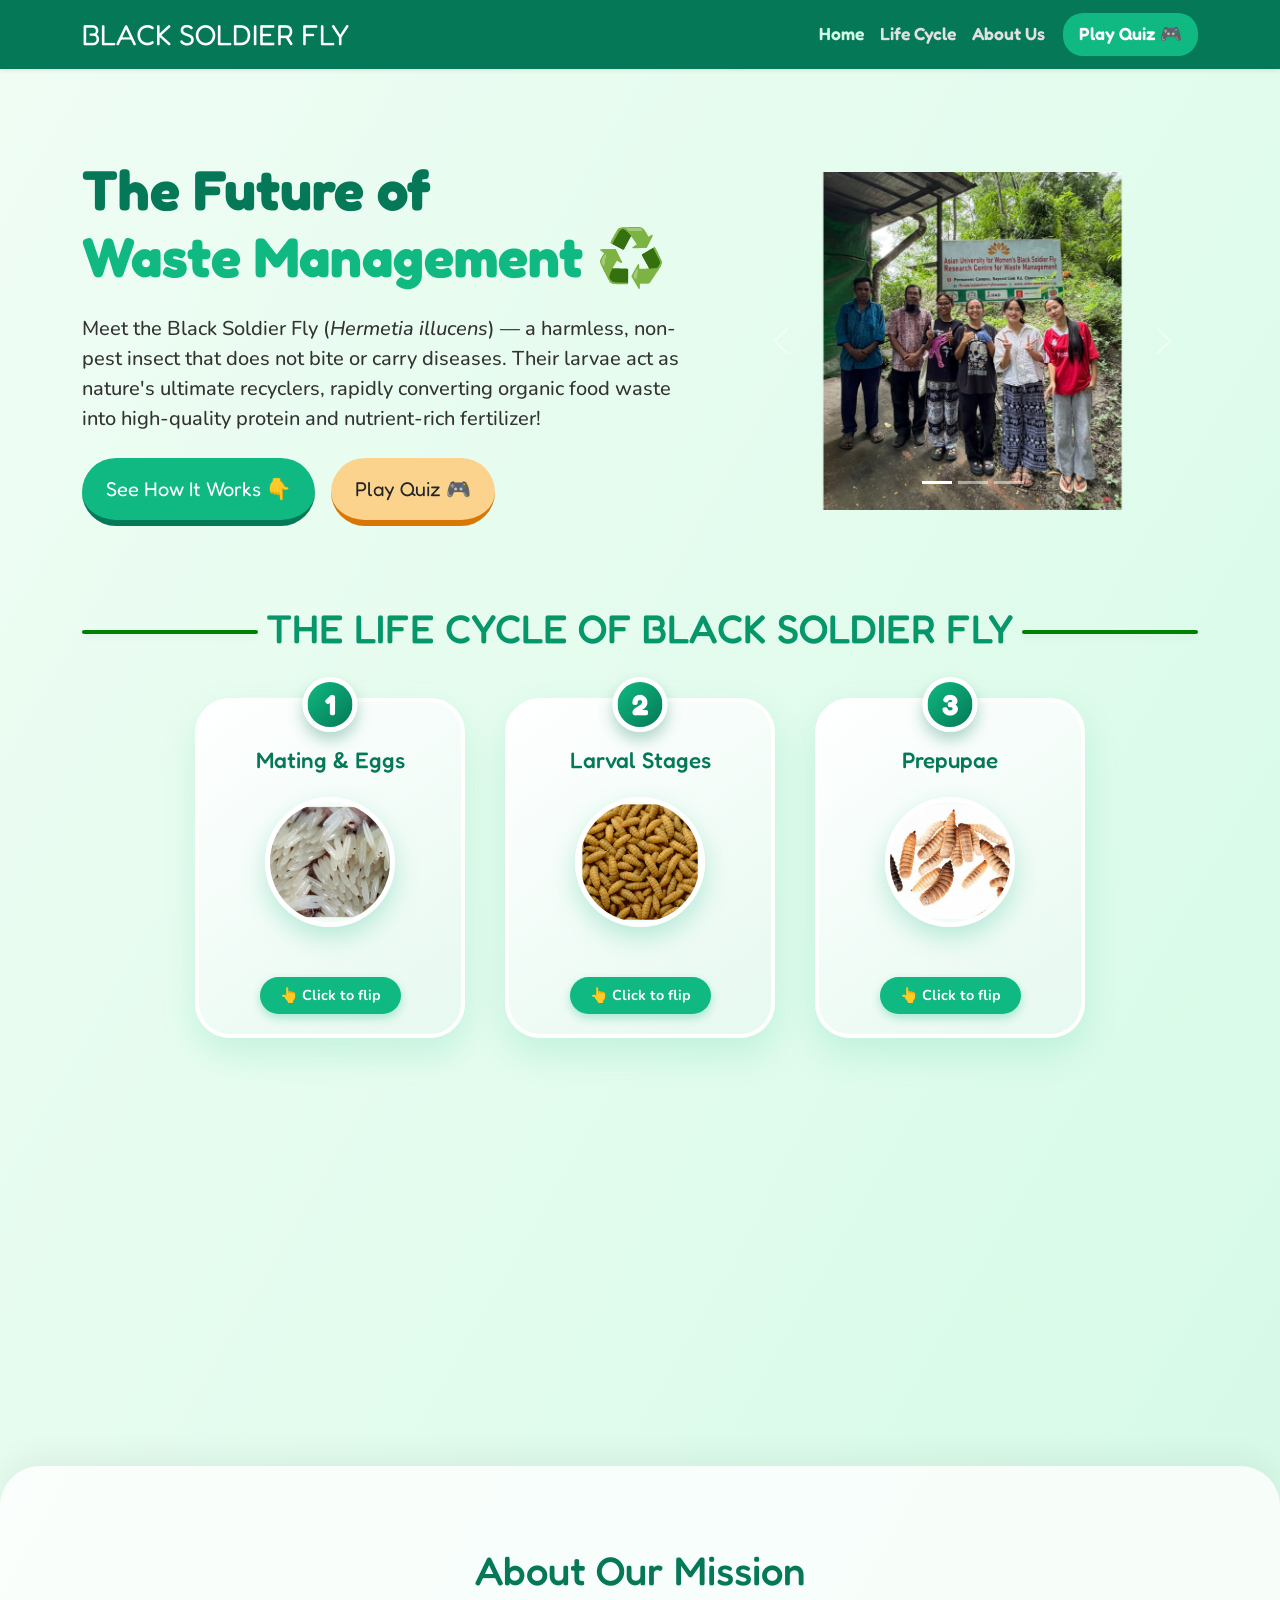
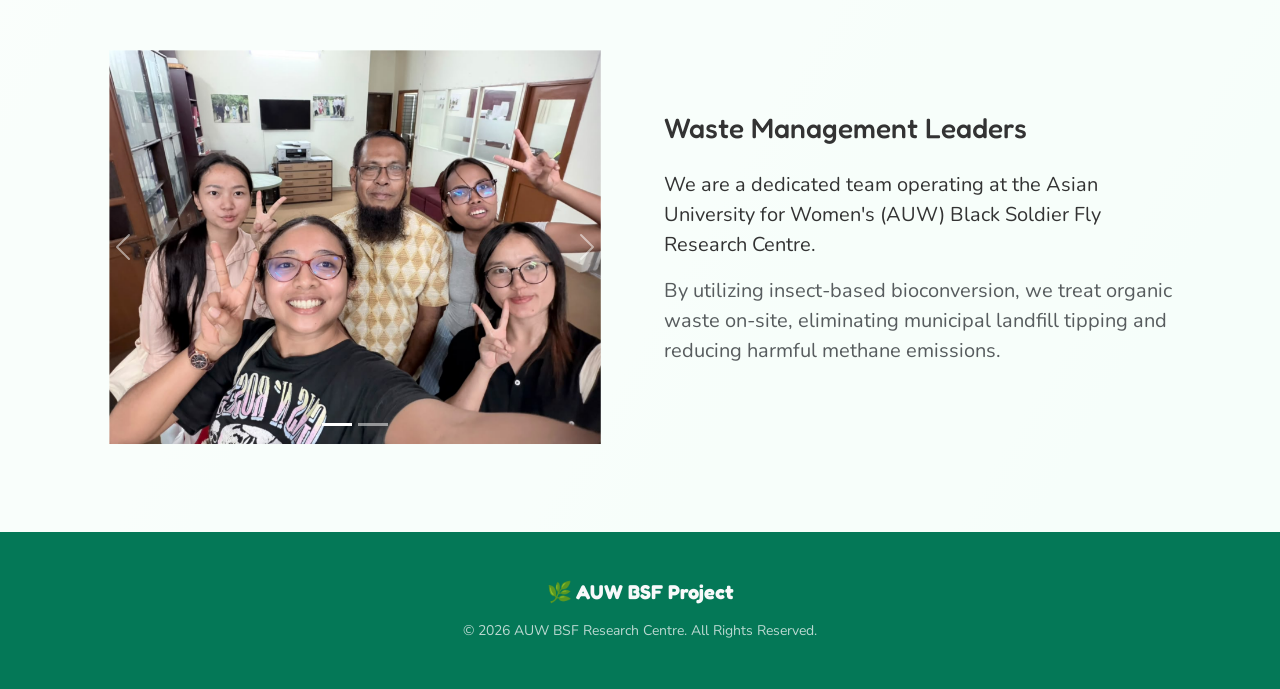
==== index.html @ 8a30464c "first commit" ====
<!doctype html>
<html lang="en">
  <head>
    <meta charset="UTF-8" />
    <meta name="viewport" content="width=device-width, initial-scale=1.0" />
    <title>BSF Eco Project</title>

    <!-- Offline Bootstrap 5 CSS -->
    <link href="css/bootstrap.min.css" rel="stylesheet" />
    <!-- Fun Google Fonts -->
    <link
      href="https://fonts.googleapis.com/css2?family=Fredoka:wght@500;600;700&family=Nunito:wght@400;600;700;800&display=swap"
      rel="stylesheet"
    />
    <!-- Cleaned External CSS -->
    <link href="css/index.css" rel="stylesheet" />
  </head>
  <body data-bs-spy="scroll" data-bs-target=".navbar" data-bs-offset="80">
    <!-- Responsive Navigation Bar -->
    <nav class="navbar navbar-expand-lg fixed-top shadow-sm">
      <div class="container">
        <a class="navbar-brand font-display" href="#home">BLACK SOLDIER FLY</a>
        <button
          class="navbar-toggler custom-toggler"
          type="button"
          data-bs-toggle="collapse"
          data-bs-target="#navbarNav"
        >
          <span class="navbar-toggler-icon"></span>
        </button>
        <div
          class="collapse navbar-collapse justify-content-end"
          id="navbarNav"
        >
          <ul class="navbar-nav">
            <li class="nav-item">
              <a class="nav-link font-display" href="#home">Home</a>
            </li>
            <li class="nav-item">
              <a class="nav-link font-display" href="#process">Life Cycle</a>
            </li>
            <li class="nav-item">
              <a class="nav-link font-display" href="#about">About Us</a>
            </li>
            <li class="nav-item">
              <a class="nav-link font-display quiz-link" href="quiz.html"
                >Play Quiz 🎮</a
              >
            </li>
          </ul>
        </div>
      </div>
    </nav>

    <!-- 1. Modern, Engaging Hero Section -->
    <section id="home" class="hero-section">
      <div class="container">
        <div class="row align-items-center">
          <!-- Text Side (Left) -->
          <div
            class="col-lg-7 text-center text-lg-start mb-5 mb-lg-0 pe-lg-5 hero-text-box"
          >
            <!-- <span
              class="badge bg-warning text-dark mb-3 px-3 py-2 rounded-pill font-display fs-6 shadow-sm"
            >
              🌿 Eco-Friendly Bioconversion
            </span> -->
            <h1
              class="display-4 font-display fw-bold mb-4"
              style="color: var(--brand-darker); line-height: 1.2"
            >
              The Future of <br />
              <span style="color: var(--brand)">Waste Management ♻️</span>
            </h1>
            <p class="lead mb-4 fw-medium" style="font-size: 1.25rem">
              Meet the Black Soldier Fly (<i>Hermetia illucens</i>) — a
              harmless, non-pest insect that does not bite or carry diseases.
              Their larvae act as nature's ultimate recyclers, rapidly
              converting organic food waste into high-quality protein and
              nutrient-rich fertilizer!
            </p>
            <div
              class="d-flex flex-column flex-sm-row gap-3 justify-content-center justify-content-lg-start mt-4"
            >
              <a
                href="#process"
                class="btn btn-3d btn-primary-custom font-display fs-5 px-4 py-3 text-decoration-none"
              >
                See How It Works 👇
              </a>
              <a
                href="quiz.html"
                class="btn btn-3d font-display fs-5 px-4 py-3 text-dark text-decoration-none"
                style="
                  background-color: #fbd38d;
                  border: none;
                  border-bottom: 6px solid #d97706;
                  border-radius: 50px;
                "
              >
                Play Quiz 🎮
              </a>
            </div>
          </div>

          <!-- Visual Side (Right - The Carousel) -->
          <div class="col-lg-5">
            <div
              id="bsfCarousel"
              class="carousel slide"
              data-bs-ride="carousel"
            >
              <div
                class="carousel-indicators"
                id="carousel-indicators-container"
              ></div>
              <div class="carousel-inner" id="carousel-inner-container"></div>

              <button
                class="carousel-control-prev"
                type="button"
                data-bs-target="#bsfCarousel"
                data-bs-slide="prev"
              >
                <span class="carousel-control-prev-icon"></span>
              </button>
              <button
                class="carousel-control-next"
                type="button"
                data-bs-target="#bsfCarousel"
                data-bs-slide="next"
              >
                <span class="carousel-control-next-icon"></span>
              </button>
            </div>
          </div>
        </div>
      </div>
    </section>

    <!-- 2. The Life Cycle Flip Cards Section -->
    <section id="process" class="pt-2 pb-5">
      <div class="container text-center">
        <!-- Process Section Divider -->
        <div class="custom-divider mb-2">
          <div class="divider-line"></div>
          <!-- <span class="divider-icon">🔄</span> -->
          <span>
            <h4 class="font-display section-subtitle mx-2">
              THE LIFE CYCLE OF BLACK SOLDIER FLY
            </h4>
          </span>
          <div class="divider-line"></div>
        </div>

        <!-- JavaScript will inject the flip cards here -->
        <div id="flip-card-container" class="flip-card-container"></div>
      </div>
    </section>

    <!-- About Us Section -->
    <section id="about">
      <div class="container">
        <h2 class="section-title font-display text-center">
          About Our Mission
        </h2>
        <div class="row align-items-center mt-5">
          <div class="col-md-6 mb-4 mb-md-0 text-center">
            <div
              id="aboutCarousel"
              class="carousel slide"
              data-bs-ride="carousel"
            >
              <div
                class="carousel-indicators"
                id="about-indicators-container"
              ></div>
              <div class="carousel-inner" id="about-inner-container"></div>

              <button
                class="carousel-control-prev"
                type="button"
                data-bs-target="#aboutCarousel"
                data-bs-slide="prev"
              >
                <span class="carousel-control-prev-icon"></span>
              </button>
              <button
                class="carousel-control-next"
                type="button"
                data-bs-target="#aboutCarousel"
                data-bs-slide="next"
              >
                <span class="carousel-control-next-icon"></span>
              </button>
            </div>
          </div>

          <div class="col-md-6 about-text px-md-4">
            <h3 class="font-display text-brand-dark mb-4">
              Waste Management Leaders
            </h3>
            <p class="fs-5">
              We are a dedicated team operating at the Asian University for
              Women's (AUW) Black Soldier Fly Research Centre.
            </p>
            <p class="fs-5 text-muted">
              By utilizing insect-based bioconversion, we treat organic waste
              on-site, eliminating municipal landfill tipping and reducing
              harmful methane emissions.
            </p>
            <!-- <a
              href="quiz.html"
              class="btn btn-3d btn-primary-custom font-display mt-3"
              >Take the Quiz! 🚀</a
            > -->
          </div>
        </div>
      </div>
    </section>

    <!-- Footer -->
    <footer class="footer-custom py-5">
      <div class="container text-center text-light">
        <h5 class="font-display fw-bold mb-3">🌿 AUW BSF Project</h5>
        <p class="small opacity-75 mb-0">
          &copy; 2026 AUW BSF Research Centre. All Rights Reserved.
        </p>
      </div>
    </footer>
    <script src="js/bootstrap.bundle.min.js"></script>
    <script src="js/index.js"></script>
  </body>
</html>
---- css/index.css ----
:root {
  --brand-light: #d1fae5;
  --brand: #10b981;
  --brand-dark: #059669;
  --brand-darker: #047857;
}

body {
  font-family: "Nunito", sans-serif;
  color: #333;
  padding-top: 76px;
  background: linear-gradient(120deg, #f0fdf4, #d1fae5);
}

.font-display {
  font-family: "Fredoka", sans-serif;
}

/* Navbar Styling */
.navbar {
  background-color: var(--brand-darker);
}
.navbar-brand {
  color: #fff !important;
  font-size: 1.8rem;
}
.nav-link {
  color: #e0e0e0 !important;
  font-weight: 600;
  font-size: 1.1rem;
  transition: color 0.3s ease;
}
.nav-link:hover,
.nav-link.active {
  color: var(--brand-light) !important;
}
.quiz-link {
  background-color: var(--brand);
  border-radius: 20px;
  padding: 8px 16px !important;
  color: white !important;
  margin-left: 10px;
}

/* Sections */
section {
  padding: 80px 0;
}
.section-title {
  color: var(--brand-darker);
  font-size: 2.5rem;
  margin-bottom: 40px;
}
.section-subtitle {
  color: var(--brand-dark);
  font-size: 2.5rem;
}

#about {
  background-color: rgba(255, 255, 255, 0.8);
  border-radius: 40px 40px 0 0;
  box-shadow: 0 -10px 30px rgba(0, 0, 0, 0.05);
}

/* 3D Button */
.btn-3d {
  transition: all 0.15s ease;
}
.btn-3d:active {
  transform: translateY(4px);
  border-bottom-width: 2px !important;
}
.btn-primary-custom {
  background-color: var(--brand);
  color: white;
  border: none;
  border-bottom: 6px solid var(--brand-darker);
  border-radius: 50px;
  padding: 12px 30px;
  font-size: 1.2rem;
}
.btn-primary-custom:hover {
  background-color: var(--brand-dark);
  color: white;
}

/* --- Engaging Hero Section Enhancements --- */
.hero-section {
  padding-bottom: 60px;
}
.hero-text-box {
  animation: fadeInText 0.8s ease-out forwards;
}
@keyframes fadeInText {
  from {
    opacity: 0;
    transform: translateX(-30px);
  }
  to {
    opacity: 1;
    transform: translateX(0);
  }
}
.hero-carousel-wrapper {
  position: relative;
  z-index: 1;
  animation: fadeInImage 1s ease-out forwards;
}
@keyframes fadeInImage {
  from {
    opacity: 0;
    transform: translateY(30px);
  }
  to {
    opacity: 1;
    transform: translateY(0);
  }
}

/* --- Clean, Responsive Image Carousels --- */
#bsfCarousel,
#aboutCarousel {
  border: none !important;
  background-color: transparent !important;
  box-shadow: none !important; /* Removes the background board/shadow */
  border-radius: 1rem; /* Slightly rounded corners */
  overflow: hidden;
  width: 100%;
}

#bsfCarousel .carousel-item,
#aboutCarousel .carousel-item {
  width: 100%;
  aspect-ratio: 4 / 3; /* Responsive: keeps the shape consistent on all screens */
  max-height: 450px; /* Prevents it from getting too massive on large monitors */
}

#bsfCarousel .carousel-item img,
#aboutCarousel .carousel-item img {
  width: 100%;
  height: 100%;
  object-fit: cover; /* Ensures the image fills the space without stretching */
  border-radius: 1rem; /* Applies the rounded corners to the images themselves */
}

/* Optional: Removes animations related to the old backdrop if you still have them */
.hero-carousel-wrapper,
.carousel-backdrop {
  display: none !important;
}

/* --- Ultra-Engaging Flip Cards --- */
.flip-card-container {
  display: flex;
  flex-wrap: wrap;
  justify-content: center;
  gap: 40px;
  max-width: 1000px;
  margin: 0 auto;
}

.flip-card {
  width: 270px;
  height: 340px;
  perspective: 1000px;
  cursor: pointer;
  transition: transform 0.3s ease;
}
.flip-card:hover {
  transform: translateY(-10px);
}
.flip-card-inner {
  position: relative;
  width: 100%;
  height: 100%;
  text-align: center;
  transition: transform 0.8s cubic-bezier(0.175, 0.885, 0.32, 1.275);
  transform-style: preserve-3d;
}
.flip-card.flipped .flip-card-inner {
  transform: rotateY(180deg);
}
.flip-card-front,
.flip-card-back {
  position: absolute;
  width: 100%;
  height: 100%;
  backface-visibility: hidden;
  border-radius: 35px;
  padding: 30px 20px 20px 20px;
  display: flex;
  flex-direction: column;
  justify-content: flex-start;
  align-items: center;
}
.flip-card-front {
  background: linear-gradient(145deg, #ffffff 0%, #e6f9f0 100%);
  border: 4px solid white;
  box-shadow: 0 15px 35px rgba(16, 185, 129, 0.15);
}
.flip-card-front h5 {
  margin-top: 15px;
  font-size: 1.4rem;
  color: var(--brand-darker);
}
.flip-card-front img {
  width: 130px;
  height: 130px;
  object-fit: cover;
  border-radius: 50%;
  margin: 15px 0;
  border: 5px solid white;
  box-shadow: 0 10px 25px rgba(16, 185, 129, 0.25);
  transition: transform 0.4s ease;
}
.flip-card:hover .flip-card-front img {
  transform: scale(1.08) rotate(5deg);
}
.step-number {
  background: linear-gradient(135deg, var(--brand), var(--brand-darker));
  color: white;
  width: 55px;
  height: 55px;
  border-radius: 50%;
  display: flex;
  align-items: center;
  justify-content: center;
  font-weight: bold;
  font-size: 1.8rem;
  position: absolute;
  top: -25px;
  left: 50%;
  transform: translateX(-50%);
  border: 5px solid white;
  box-shadow: 0 8px 15px rgba(4, 120, 87, 0.3);
  font-family: "Fredoka", sans-serif;
}
.click-hint {
  font-size: 0.9rem;
  color: white;
  background-color: var(--brand);
  padding: 8px 20px;
  border-radius: 20px;
  font-weight: bold;
  margin-top: auto;
  box-shadow: 0 4px 10px rgba(16, 185, 129, 0.3);
  animation: bounce-hint 2s infinite;
}
@keyframes bounce-hint {
  0%,
  100% {
    transform: translateY(0);
  }
  50% {
    transform: translateY(-5px);
  }
}
.flip-card-back {
  background: linear-gradient(135deg, var(--brand), var(--brand-darker));
  color: white;
  transform: rotateY(180deg);
  border: 4px solid var(--brand-light);
  box-shadow: 0 15px 35px rgba(4, 120, 87, 0.3);
  justify-content: center;
}
.flip-card-back h5 {
  font-size: 1.6rem;
  margin-bottom: 15px;
  text-shadow: 0 2px 5px rgba(0, 0, 0, 0.2);
}
.flip-card-back p {
  font-size: 1.05rem;
  line-height: 1.6;
  opacity: 0.95;
}
.footer-custom {
  background-color: var(--brand-darker);
}

/* --- Full-Width Process Divider --- */
.custom-divider {
  display: flex;
  align-items: center;
  justify-content: center;
  width: 100%; /* Forces the line to take up the full container */
  padding: 10px 0 30px 0;
}

.divider-line {
  flex-grow: 1;
  height: 4px;
  background-color: green; /* Clean white line */
  border-radius: 10px;
  box-shadow: 0 4px 6px rgba(0, 0, 0, 0.05);
}

.divider-icon {
  font-size: 2.2rem;
  margin: 0 25px;
  animation: spin-process 5s linear infinite; /* Smooth continuous spin */
}
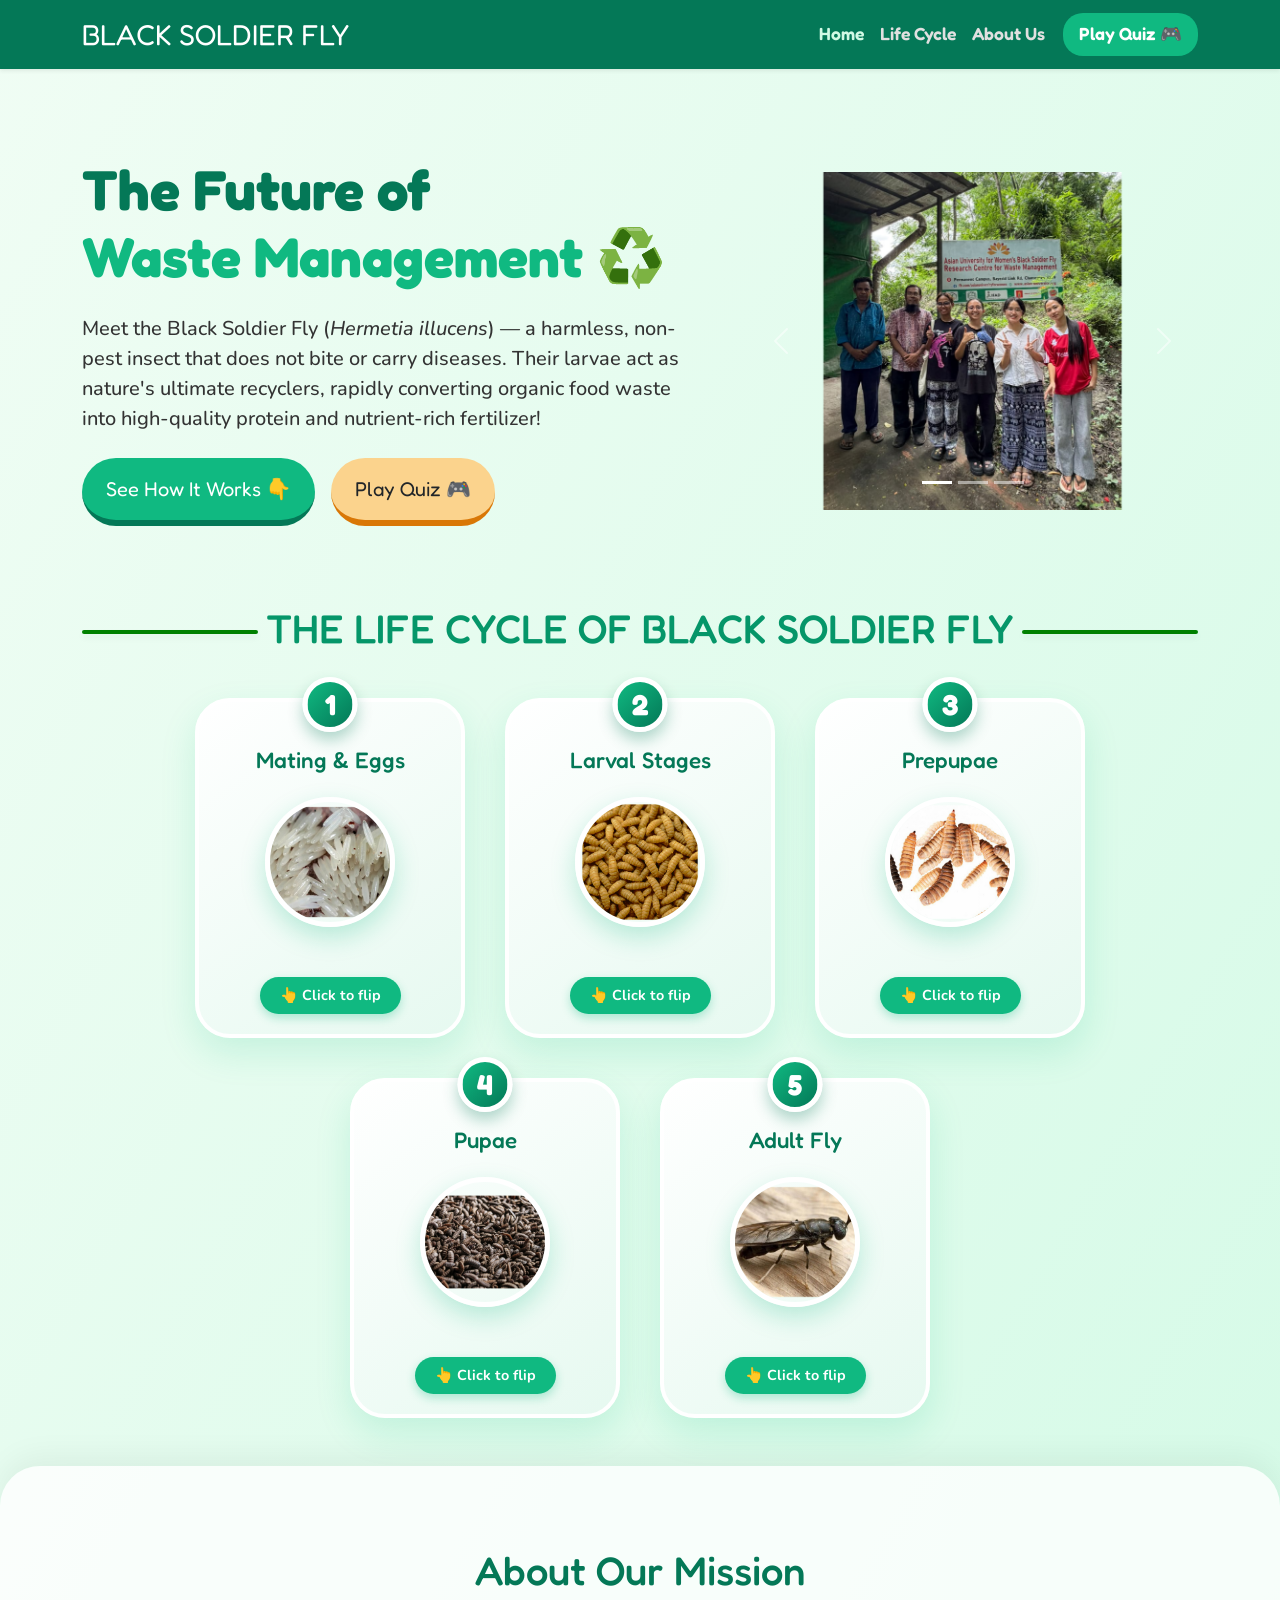
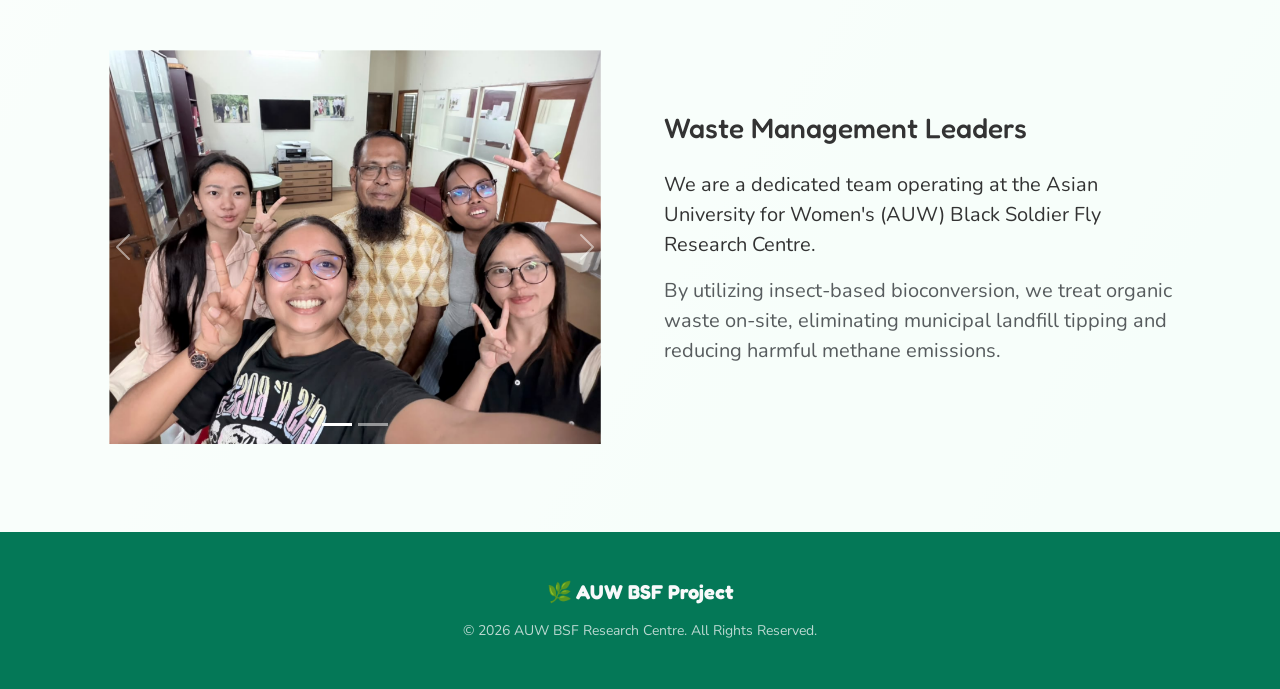
==== commit 322de6c7: "first commit" ====
--- a/index.html
+++ b/index.html
@@ -19,7 +19,13 @@
     <!-- Responsive Navigation Bar -->
     <nav class="navbar navbar-expand-lg fixed-top shadow-sm">
       <div class="container">
-        <a class="navbar-brand font-display" href="#home">BLACK SOLDIER FLY</a>
+        <a class="navbar-brand font-display" href="#home">
+          <!-- Shows only on medium and larger screens (Tablets/Desktops) -->
+          <span class="d-none d-md-inline">BLACK SOLDIER FLY</span>
+
+          <!-- Shows only on small screens (Mobile Phones) -->
+          <span class="d-inline d-md-none">BSF</span>
+        </a>
         <button
           class="navbar-toggler custom-toggler"
           type="button"
